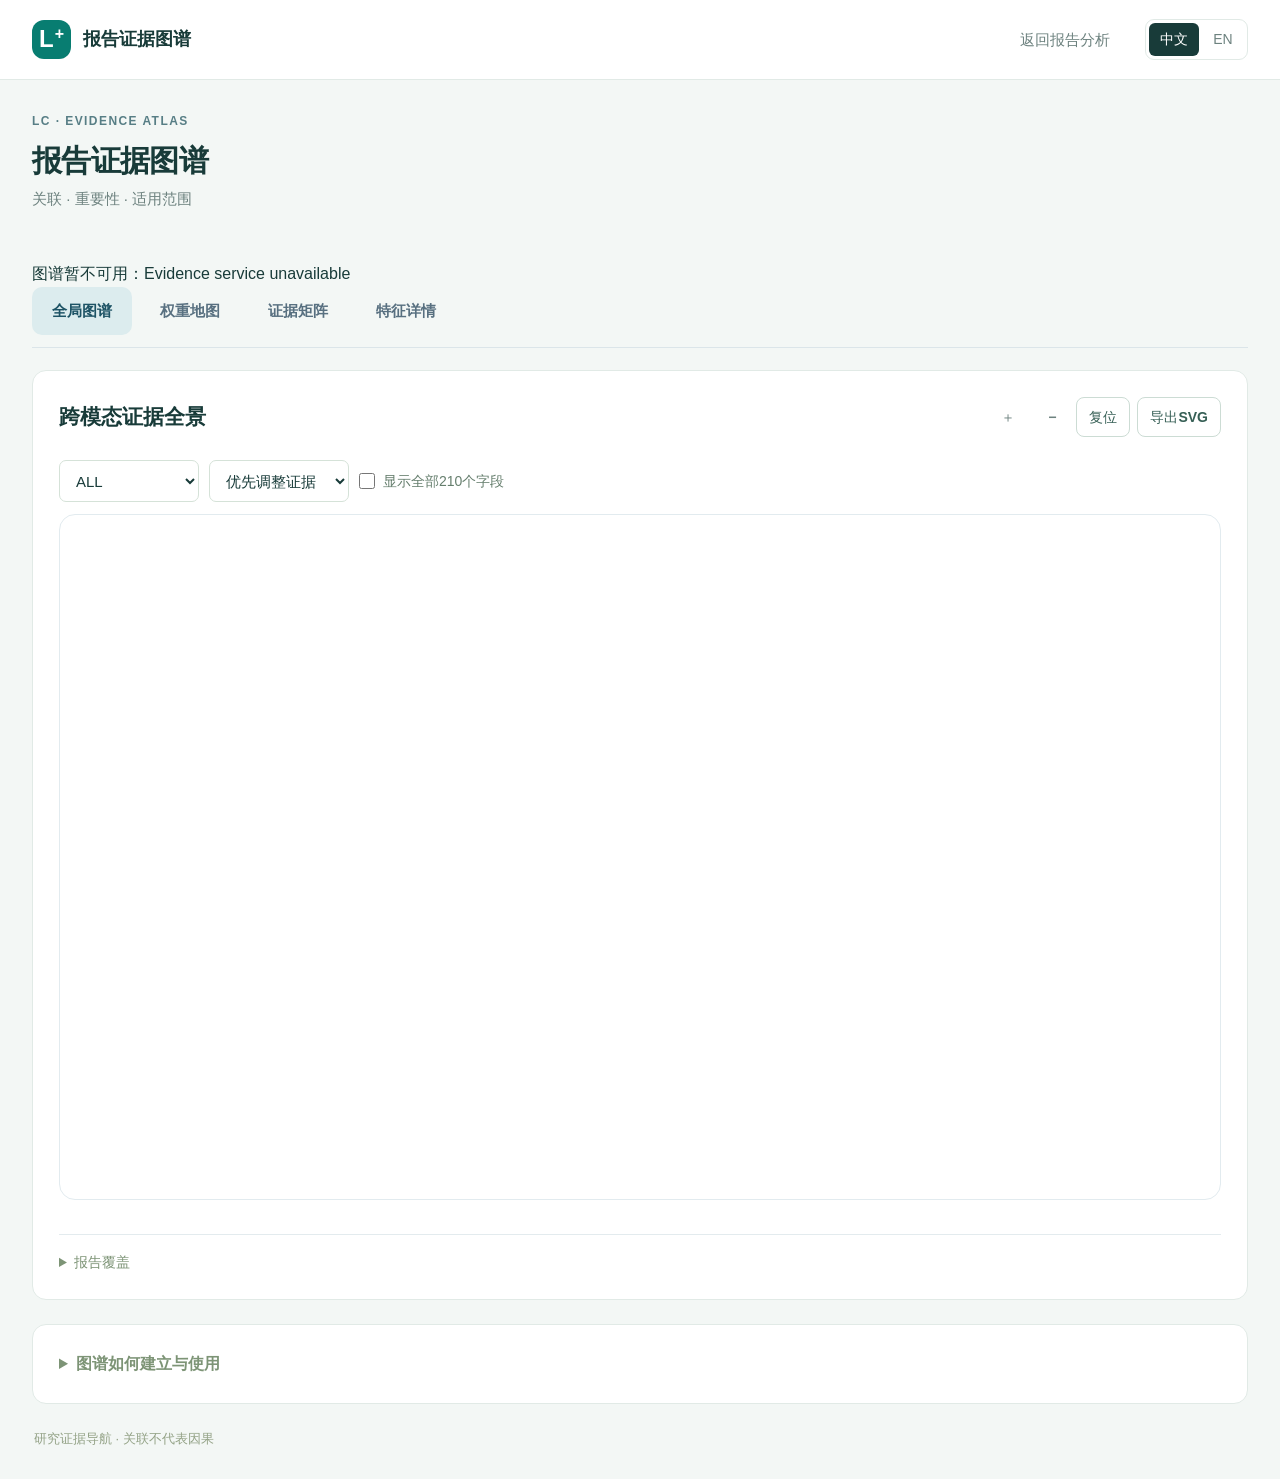
==== static/knowledge.html @ f32dfcdf "Publish invitation-only lung cancer report research app" ====
<!doctype html>
<html lang="zh-CN"><head><meta charset="utf-8"><meta name="viewport" content="width=device-width,initial-scale=1"><title>报告证据图谱</title><link rel="stylesheet" href="/static/style.css?v=20261002"><link rel="stylesheet" href="/static/knowledge.css?v=20261002"></head>
<body><header class="app-header"><a class="brand" href="/"><span class="brand-mark">L<span>+</span></span><span id="kg-brand">报告证据图谱</span></a><div class="header-actions"><button id="logout-button" class="button ghost" hidden>退出</button><a class="button ghost" href="/" id="kg-back">返回报告分析</a><div class="language-switch"><button id="kg-zh">中文</button><button id="kg-en">EN</button></div></div></header>
<main class="kg-main"><section class="page-heading"><div><div class="kg-eyebrow">LC · EVIDENCE ATLAS</div><h1 id="kg-title">让报告信息与证据连接</h1><p id="kg-subtitle">从一个特征出发，查看跨模态关联、阅读优先级与适用范围。</p></div><button class="button secondary" id="kg-export">导出当前证据</button></section>
<div id="kg-stats" class="kg-stats"></div><div id="kg-error" role="alert" class="hidden"></div>
<nav class="kg-view-tabs" id="kg-view-tabs"><button data-view="overview">全局图谱</button><button data-view="weights">权重地图</button><button data-view="matrix">证据矩阵</button><button data-view="detail">特征详情</button></nav>
<section id="kg-overview-view" class="kg-view panel"><div class="panel-title"><div><h2 id="kg-overview-title">跨模态证据全景</h2><p id="kg-overview-sub" class="kg-quiet"></p></div><div class="button-group"><button id="kg-zoom-in" class="button ghost">＋</button><button id="kg-zoom-out" class="button ghost">−</button><button id="kg-reset" class="button secondary">复位</button><button id="kg-svg" class="button secondary">导出SVG</button></div></div><div class="kg-filters"><select id="kg-global-pop"><option>ALL</option><option>LUAD</option><option>LUSC</option><option>SCLC</option></select><select id="kg-global-policy"><option value="best">优先调整证据</option><option value="adjusted">仅调整秩关联</option><option value="raw">原始关联</option></select><label class="check"><input id="kg-all-nodes" type="checkbox"><span id="kg-all-nodes-label">显示全部210个字段</span></label></div><div class="kg-graph-scroll"><svg id="kg-global-network" viewBox="0 0 1120 660"></svg></div><div id="kg-global-note" class="kg-quiet"></div><div id="kg-visual-detail" class="kg-inspect"></div><details class="compact-details"><summary id="kg-coverage-toggle">报告覆盖</summary><div id="kg-report-coverage" class="kg-report-coverage"></div></details></section>
<section id="kg-weights-view" class="kg-view panel hidden"><div class="panel-title"><h2 id="kg-weight-title">关联与预后：两个重要性维度</h2><span class="badge" id="kg-weight-count"></span></div><div class="kg-weight-control"><label for="kg-alpha" id="kg-alpha-label">跨模态关注比例</label><input id="kg-alpha" type="range" min="0" max="100" step="25" value="50"><strong id="kg-alpha-value">50% / 50%</strong></div><div class="kg-map-scroll"><svg id="kg-weight-map" viewBox="0 0 1000 550"></svg></div><details class="compact-details"><summary id="kg-weight-method">权重说明</summary><p id="kg-weight-note" class="kg-quiet"></p></details><div id="kg-weight-ranking" class="kg-report-coverage"></div></section>
<section id="kg-matrix-view" class="kg-view panel hidden"><div class="panel-title"><h2 id="kg-matrix-title">影像—病理证据矩阵</h2><span class="badge" id="kg-matrix-count"></span></div><div class="kg-filters"><select id="kg-matrix-mod"><option>CE</option><option>NCE</option><option value="PET_CT">PET-CT</option></select><select id="kg-matrix-pop"><option>ALL</option><option>LUAD</option><option>LUSC</option><option>SCLC</option></select><select id="kg-matrix-measure"><option value="partial_rank_rho">调整ρ</option><option value="spearman_rho">原始ρ</option><option value="bias_corrected_cramers_v">Cramér V</option><option value="epsilon_squared">epsilon²</option></select></div><div id="kg-matrix-summary" class="evidence-summary"></div><div class="kg-matrix-scroll"><svg id="kg-evidence-matrix"></svg></div><div id="kg-matrix-note" class="matrix-legend"></div></section>
<div id="kg-detail-view" class="kg-view hidden"><div class="kg-layout"><aside class="panel kg-sidebar"><label id="kg-search-label" for="kg-search">查找特征或病理分组</label><input id="kg-search" type="search" placeholder="STAS、毛刺、LUSC…"><div class="kg-input-row"><select id="kg-type" aria-label="Node type"><option value="feature">报告特征</option><option value="histology">病理分组</option><option value="model">预测模型</option><option value="outcome">复发结局</option><option value="migration">分期变化</option></select><select id="kg-mod" aria-label="Modality"><option value="ALL">所有报告</option><option>PATH</option><option>CE</option><option>NCE</option><option>PET_CT</option></select></div><div id="kg-nodes" class="kg-nodes" aria-label="Concept list"></div></aside>
<div class="kg-work"><section class="panel kg-focus"><div class="panel-title"><div><span id="kg-selected-kind" class="kg-eyebrow"></span><h2 id="kg-selected-title"></h2></div><span id="kg-selected-code" class="badge"></span></div><div id="kg-priorities" class="kg-priorities"></div><div id="kg-description"></div><details class="kg-dictionary"><summary id="kg-dict-title">编码与适用性</summary><div id="kg-dictionary"></div></details></section>
<section class="panel kg-network-panel"><div class="panel-title"><h2 id="kg-relations-title">证据关系</h2><span id="kg-count" class="badge"></span></div><div class="kg-filters"><select id="kg-relation" aria-label="Evidence type"></select><select id="kg-stratum" aria-label="Evidence population"></select><label class="check"><input type="checkbox" id="kg-significant" checked><span id="kg-significant-label">仅显示 q&lt;0.05 的统计关联</span></label></div><div class="kg-network-scroll"><svg id="kg-network" viewBox="0 0 900 400" role="img" aria-label="Selected evidence neighborhood"></svg></div><p class="muted" id="kg-network-note"></p><div id="kg-table" class="table-scroll"></div><button class="button ghost hidden" id="kg-more"></button></section>
<section class="panel kg-detail" id="kg-detail"><h2 id="kg-detail-title">点击关系查看统计证据</h2><div id="kg-detail-body"></div></section><section class="panel" id="kg-path-panel"><div class="panel-title"><h2 id="kg-path-title">跨模态证据链</h2><button id="kg-path-load" class="button secondary">查询两步证据</button></div><div id="kg-path-body"></div></section></div></div>
</div><details class="panel kg-methods"><summary id="kg-methods-title">图谱如何建立与使用</summary><div id="kg-methods-body"></div></details>
<footer id="kg-footer">研究证据导航 · 关联不代表因果</footer></main><script src="/static/session.js?v=20261002"></script><script src="/static/i18n.js?v=20261002"></script><script src="/static/graph-renderer.js?v=20261002"></script><script src="/static/knowledge.js?v=20261002"></script><script src="/static/evidence-matrix.js?v=20261002"></script><script src="/static/knowledge-visual.js?v=20261002"></script></body></html>
---- static/style.css ----
:root{--ink:#183b39;--muted:#6d827f;--teal:#087d71;--line:#e1eae6;--bg:#f3f7f5;--soft:#edf6f1;--amber:#92631a}*{box-sizing:border-box}html{scroll-behavior:smooth;scroll-padding-top:24px}body{margin:0;background:var(--bg);color:var(--ink);font:16px/1.6 -apple-system,BlinkMacSystemFont,"Segoe UI","Microsoft YaHei",sans-serif}button,input,textarea,select{font:inherit}button{cursor:pointer}button:disabled{opacity:.45;cursor:not-allowed}a{color:inherit;text-decoration:none}:focus-visible{outline:3px solid #86c3b5;outline-offset:3px}.hidden{display:none!important}.app-header{height:80px;padding:0 max(32px,calc((100vw - 1240px)/2));background:#fff;border-bottom:1px solid var(--line);display:flex;justify-content:space-between;align-items:center;gap:20px}.brand{display:flex;gap:12px;align-items:center;font-weight:650;font-size:18px}.brand-mark{display:flex;align-items:center;justify-content:center;width:39px;height:39px;background:var(--teal);color:#fff;border-radius:12px;font-size:24px;font-weight:600}.brand-mark span{font-size:16px;margin-left:1px;align-self:flex-start;line-height:1.7}.header-actions{display:flex;gap:16px;align-items:center}.language-switch{display:flex;border:1px solid var(--line);padding:3px;border-radius:9px;gap:3px}.language-switch button{border:0;background:transparent;border-radius:6px;color:var(--muted);padding:5px 11px;font-size:14px;min-width:42px}.language-switch button.selected{background:var(--ink);color:#fff}main{max-width:1240px;padding:0 0 20px;margin:0 auto}.page-heading{display:flex;justify-content:space-between;align-items:center;margin:32px 0 25px;gap:20px}h1{font-size:32px;font-weight:650;letter-spacing:-.7px;margin:0 0 7px;line-height:1.3}.page-heading p{margin:0;color:var(--muted);font-size:16px}h2{font-size:21px;font-weight:650;margin:0;line-height:1.4}h3{font-size:17px;font-weight:600;margin:0}.button{border:1px solid transparent;padding:10px 18px;border-radius:8px;font-size:15px;font-weight:550;transition:background .15s,border-color .15s;white-space:nowrap}.primary{background:var(--teal);color:white}.primary:hover:not(:disabled){background:#05695f}.secondary{background:white;border-color:#ccdcd4;color:#365f55}.secondary:hover:not(:disabled){background:#f2f8f4;border-color:#83afa0}.ghost{background:transparent;color:var(--muted)}.ghost:hover{background:#eaf2ed}.full{width:100%;padding:13px}.steps{display:flex;align-items:center;gap:22px;margin-bottom:24px;padding:0 2px;color:var(--muted)}.steps a{display:flex;gap:10px;align-items:center}.steps span{display:grid;place-items:center;width:27px;height:27px;background:#e3eee7;border-radius:50%;font-size:14px;color:#437960}.steps b{font-size:15px;font-weight:500}.steps i{font-style:normal;color:#afc3b7}.demo-banner{display:flex;align-items:center;justify-content:space-between;gap:16px;background:#fff2d9;border:1px solid #ecd4a4;color:#896022;padding:12px 18px;border-radius:9px;font-size:15px;margin-bottom:22px}.demo-banner button{border:0;background:none;color:inherit;text-decoration:underline;white-space:nowrap}.work-grid{display:grid;grid-template-columns:minmax(360px,.9fr) minmax(440px,1.1fr);gap:24px;align-items:stretch}.panel{background:#fff;border:1px solid var(--line);border-radius:14px;padding:26px}.panel-title{display:flex;justify-content:space-between;align-items:center;gap:16px;margin-bottom:23px}.badge{font-size:14px;padding:4px 10px;border-radius:6px;background:#eef3ef;color:#6d8975;white-space:nowrap}.badge.amber{background:#fff0d6;color:var(--amber)}.badge.green{background:#e1f3e8;color:#217f57}.input-row{display:grid;grid-template-columns:1fr 1.15fr;gap:15px;margin-bottom:20px}label>span{display:block;font-size:14px;margin-bottom:7px;color:#657e6d}input,select,textarea{border:1px solid #d5e2d8;border-radius:7px;padding:10px 12px;color:var(--ink);background:#fff;font-size:15px;max-width:100%}input::placeholder,textarea::placeholder{color:#93a999}label>input,label>select{width:100%}.input-tabs{display:flex;border-radius:8px;background:#f0f5f1;padding:4px;gap:4px;margin-bottom:14px}.input-tabs button{background:none;color:#7a927d;border:0;padding:8px 14px;border-radius:6px;flex:1;font-size:15px}.input-tabs button.selected{background:#fff;color:var(--teal);box-shadow:0 1px 5px #183b390b;font-weight:600}textarea{width:100%;resize:vertical;min-height:171px;line-height:1.8;background:#fcfefb}.text-actions{display:flex;justify-content:space-between;align-items:center;margin:9px 0 0;gap:15px}.text-actions>span{color:#8c9f8a;font-size:14px}.text-actions button{padding:7px 13px;font-size:14px}.report-list{display:grid;gap:8px;margin:18px 0}.empty-list{color:var(--muted);font-size:14px;margin:0 0 0 1px}.report-item{display:flex;align-items:center;gap:10px;background:#f7faf5;border:1px solid #e3ebde;padding:10px 12px;border-radius:8px}.report-item>div{flex:1;min-width:0}.report-item strong{font-size:14px;font-weight:500;display:block;white-space:nowrap;overflow:hidden;text-overflow:ellipsis;max-width:270px}.mod-tag{font-size:13px;background:#eaf3e6;color:#568146;padding:3px 7px;border-radius:5px;display:inline-block;white-space:nowrap}.mod-tag.PATH{background:#f6eee0;color:#926f35}.mod-tag.PET_CT{background:#eeedf7;color:#757099}.remove-report,.icon-button{border:0;background:none;font-size:24px;line-height:1;color:#8ca381;padding:5px}.input-footer{display:flex;align-items:flex-start;justify-content:space-between;gap:14px;margin-top:13px;font-size:14px}.link-button{border:0;background:none;padding:0;color:#63885b;font-size:14px}.input-footer>details{text-align:right;max-width:65%}.input-footer details p{text-align:left;font-size:14px}.dropzone{display:flex;flex-direction:column;align-items:center;justify-content:center;min-height:200px;border:1px dashed #a5c6b1;border-radius:9px;background:#f8fcf6;cursor:pointer;text-align:center;gap:10px;padding:20px 10px}.dropzone.drag{background:#e6f4e8;border-color:var(--teal)}.dropzone .upload-icon{font-size:32px;color:#719762;margin:0;line-height:1}.dropzone strong{font-size:16px;font-weight:550}.dropzone>span:last-of-type{font-size:14px;color:#94a28a;margin:0}.dropzone input{display:none}details summary{cursor:pointer;color:#7d9476;font-size:14px;list-style-position:inside}details>p{color:var(--muted);font-size:14px;margin:11px 0;line-height:1.8}.advanced{margin-top:12px}.risk-panel{display:flex;flex-direction:column;background:linear-gradient(145deg,#fff 50%,#f7fbf5)}.risk-main{display:flex;align-items:center;justify-content:space-between;gap:18px;margin:6px 0 12px}.risk-number{font-size:64px;letter-spacing:-2px;font-weight:600;line-height:1.2;color:#117058}.risk-label{font-size:15px;color:#779074;margin-top:6px}.risk-icon{width:63px;height:63px;border-radius:50%;background:#edf6e9;display:grid;place-items:center;font-size:31px;color:#749e60}.risk-description{font-size:15px;color:var(--muted);margin:12px 0 21px;min-height:24px}.risk-track{height:6px;background:#edf3e8;overflow:hidden;border-radius:20px;margin:0 0 29px}.risk-track span{display:block;height:100%;width:0;background:#54a479;border-radius:20px;transition:width .3s}.sites-heading{display:flex;justify-content:space-between;gap:15px;align-items:center;margin-bottom:16px}.sites-heading>span{font-size:14px;color:#95a48b}.site-cards{display:grid;grid-template-columns:repeat(3,1fr);gap:12px}.site-card{padding:17px 15px;background:white;border:1px solid #e1eadb;border-radius:10px}.rank{font-size:14px;color:#91a57f}.site-name{font-size:16px;font-weight:550;margin:8px 0 9px}.site-percent{font-size:29px;letter-spacing:-.7px;line-height:1.2;color:#467e50}.result-details{margin-top:auto;padding-top:23px}.result-details p{margin:8px 0}.feature-panel{margin-top:24px}.feature-panel .panel-title{margin-bottom:18px}.muted{color:var(--muted);font-size:14px;margin:7px 0 0;line-height:1.8}.button-group{display:flex;gap:7px}.button-group .button{font-size:14px;padding:8px 12px}.feature-toolbar{display:flex;align-items:center;justify-content:space-between;gap:18px;margin-bottom:17px}.filter-tabs{display:flex;gap:5px}.filter-tabs button{border:0;background:none;border-radius:6px;font-size:14px;padding:6px 11px;color:#819576}.filter-tabs button.selected{background:#eaf4e5;color:#507b40;font-weight:600}.table-tools{display:flex;align-items:center;gap:15px}#feature-search{width:175px;font-size:14px;padding:7px 10px}.check{display:flex;align-items:center;gap:8px;font-size:14px;color:#70866a;margin:9px 0}.check input{accent-color:var(--teal);width:16px;height:16px;flex-shrink:0;margin:0}.check>span{margin:0;font-size:14px}.table-scroll{max-height:480px;overflow:auto;border:1px solid #e2e9db;border-radius:9px}table{width:100%;border-collapse:collapse;font-size:14px;white-space:nowrap}thead{position:sticky;top:0;z-index:1;background:#f4f8ef}th{text-align:left;padding:12px 14px;font-size:14px;font-weight:500;color:#7b906b;border-bottom:1px solid #e4ebdc}td{padding:12px 14px;border-bottom:1px solid #edf1e7;color:#516a42}tbody tr:last-child td{border:0}td input,td select{font-size:14px;padding:6px 8px;width:180px;max-width:220px}td input{width:100px}.status-tag{font-size:13px;border-radius:4px;background:#eef4e8;color:#7d9868;padding:4px 7px}.status-tag.uncertain,.status-tag.conflict{background:#fff2dc;color:#ab8847}.status-tag.missing{background:#f2f4ed;color:#9ba48c}.evidence-button{border:0;background:none;color:var(--teal);font-size:14px;padding:3px}.table-empty{text-align:center;white-space:normal;padding:44px 16px;color:#9aa98b;font-size:15px}.review-footer{display:flex;align-items:center;justify-content:space-between;gap:25px;margin-top:20px}.review-footer>div{max-width:80%}.feature-details{display:flex;gap:25px;border-top:1px solid #edf1e7;margin-top:20px;padding-top:15px}.feature-details>details{flex:1}.route-row{display:flex;gap:12px;align-items:center;padding:10px 0;font-size:14px}.route-row strong{font-weight:500;flex:1;overflow-wrap:anywhere}.route-row button{border:0;background:none;color:var(--teal);font-size:14px}footer{display:flex;justify-content:space-between;align-items:center;padding:25px 2px 9px;color:#93a286;font-size:14px;gap:20px}.progress{display:flex;align-items:center;gap:9px;font-size:14px;color:#6a9563;margin-top:14px}.spinner{width:15px;height:15px;border:2px solid #dcead1;border-top-color:var(--teal);border-radius:50%;animation:spin 1s linear infinite}@keyframes spin{to{transform:rotate(360deg)}}dialog{border:1px solid var(--line);border-radius:14px;padding:28px;max-width:650px;width:calc(100% - 30px);max-height:88vh;color:var(--ink);box-shadow:0 20px 100px #183b392b}dialog::backdrop{background:#10372c66;backdrop-filter:blur(4px)}.modal-head{display:flex;align-items:center;justify-content:space-between;gap:20px;margin-bottom:20px}.modal-head h2{font-size:23px}fieldset{border:1px solid var(--line);border-radius:10px;margin:17px 0;padding:15px 18px}legend{font-size:16px;font-weight:550;padding:0 8px}fieldset label{display:block;margin:10px 0}fieldset label>span{margin-bottom:5px}.modal-actions{display:flex;justify-content:flex-end;gap:10px;margin-top:22px}.evidence-block{background:#f2f8ec;padding:17px;border-left:3px solid #83ab69;border-radius:4px;font-size:16px;white-space:pre-wrap;overflow-wrap:anywhere;max-height:250px;overflow:auto}.source-text{font:15px/1.8 inherit;white-space:pre-wrap;overflow-wrap:anywhere;max-height:400px;overflow:auto;background:#fafcf7;border:1px solid var(--line);padding:16px;border-radius:6px}.code-detail{display:grid;gap:5px;font-size:14px;padding:10px 0;color:var(--muted)}.toast{position:fixed;right:25px;bottom:25px;z-index:20;padding:15px 22px;background:#254f3d;color:#fff;border-radius:10px;max-width:460px;font-size:15px;box-shadow:0 8px 40px #183b3925}.toast.error{background:#945e43}@media(max-width:1300px){main{margin:0 32px}.app-header{padding:0 32px}}@media(max-width:1050px){.work-grid{grid-template-columns:1fr 1fr;gap:18px}.panel{padding:22px}.site-cards{gap:8px}.site-card{padding:14px 11px}.site-name{font-size:15px}.site-percent{font-size:26px}.sites-heading{flex-wrap:wrap;gap:5px}.feature-toolbar{flex-wrap:wrap}}@media(max-width:800px){.app-header{padding:0 20px;height:72px}main{margin:0 20px}.work-grid{grid-template-columns:1fr}.page-heading{margin-top:25px}h1{font-size:27px}.panel{padding:22px}.risk-main{margin:0}.result-details{padding-top:21px}.header-actions{gap:8px}.brand{font-size:16px}.review-footer{align-items:start;flex-direction:column}.review-footer>div{max-width:100%}.review-footer>button{width:100%}.feature-panel .panel-title{flex-wrap:wrap}.risk-panel{min-height:420px}.site-card{padding:18px}.steps{gap:14px}.steps b{font-size:14px}.steps a{gap:7px}.steps span{width:25px;height:25px}}@media(max-width:500px){.app-header{padding:0 14px;gap:8px}.brand{gap:7px;font-size:14px}.brand-mark{width:31px;height:34px;font-size:20px}.header-actions{gap:4px}.header-actions .button{font-size:14px;padding:7px}.language-switch button{padding:4px 7px;min-width:31px;font-size:13px}main{margin:0 13px}.page-heading{align-items:start;gap:10px}h1{font-size:25px}.page-heading p{font-size:15px;max-width:235px}.page-heading>.button{font-size:14px;padding:8px 11px}.steps{gap:10px;justify-content:space-between}.steps i{display:none}.steps a{gap:6px}.steps b{font-size:13px}.panel{padding:18px}.input-row{gap:10px;grid-template-columns:1fr 1.1fr}.input-row input,.input-row select{padding:9px 8px;font-size:14px}.site-cards{gap:8px}.site-card{padding:13px 10px}.site-name{font-size:14px}.risk-number{font-size:56px}.feature-toolbar{gap:12px}.filter-tabs{gap:2px;flex-wrap:wrap}.filter-tabs button{padding:6px 9px}.table-tools{width:100%;gap:10px;flex-wrap:wrap}.table-tools #feature-search{flex:1;min-width:125px}.check{font-size:14px}.feature-details{flex-direction:column;gap:14px}.demo-banner{align-items:start;font-size:14px;padding:11px 14px}.demo-banner span{flex:1}.demo-banner button{font-size:14px}.toast{right:15px;left:15px;bottom:15px}.button-group{flex-wrap:wrap}.button-group .button{padding:7px 10px}footer{font-size:13px;align-items:start}html[lang=en] .brand>span:last-child{max-width:105px;font-size:13px;line-height:1.2}html[lang=en] .steps b{font-size:12px}}@media print{.app-header,.page-heading,.steps,.input-panel,.feature-toolbar,.review-footer,.button-group,footer,.feature-details,.toast,dialog{display:none!important}main{margin:0}.work-grid{display:block}.panel{box-shadow:none;break-inside:avoid;margin-bottom:20px}.feature-panel{break-inside:auto}.table-scroll{max-height:none;overflow:visible}table{font-size:12px}.demo-banner{border:2px solid #bb8a33}.demo-banner button{display:none}.risk-track span{print-color-adjust:exact;-webkit-print-color-adjust:exact}td input,td select{border:0;font-size:12px;width:150px}td{padding:8px}}

.automatic-model{font-size:15px;color:var(--teal);margin:10px 0} .site-unavailable {grid-column:1/-1;font-size:16px;padding:16px 0;}

/* Shared provider settings and capability results */
.capability-actions{display:flex;align-items:center;gap:16px;flex-wrap:wrap;margin-top:18px}
#capability-summary{font-size:15px;color:var(--teal)}
.capability-results{margin-top:14px;border:1px solid var(--line);border-radius:9px;padding:0 16px;background:#fafcf9}
.capability-row{display:grid;grid-template-columns:125px 1fr;gap:12px;align-items:start;padding:13px 0;border-bottom:1px solid var(--line);font-size:15px}
.capability-row:last-child{border-bottom:0}.capability-row strong{font-weight:550}
.capability-state{display:inline-block;font-weight:600;color:#217f57}.capability-state.failed{color:#945e43}.capability-state.skipped{color:#6b776d}
.capability-detail{display:block;color:var(--muted);font-size:14px;line-height:1.6;margin-top:3px;overflow-wrap:anywhere}
@media(max-width:500px){.capability-row{grid-template-columns:95px 1fr}#settings-dialog{padding:20px}#provider-fields{padding:12px}}

.risk-years{display:grid;grid-template-columns:repeat(3,minmax(0,1fr));gap:12px;margin:5px 0 12px}.year-card{border:1px solid var(--line);border-radius:10px;padding:18px 12px;background:#f7fbf8}.year-card>span{display:block;color:var(--muted);font-size:15px}.year-card>strong{display:block;font-size:35px;font-weight:600;color:var(--teal);margin-top:8px;letter-spacing:-1px}.year-card>small{display:block;font-size:13px;line-height:1.5;color:var(--muted);margin-top:6px}#site-rank-note{margin-top:14px}#multi-origin{font-size:14px}@media(max-width:500px){.risk-years{gap:7px}.year-card{padding:14px 9px}.year-card>strong{font-size:29px}.year-card>span{font-size:14px}}

.report-review{margin:20px 0;padding:24px}.report-review p{line-height:1.65}.review-scope{border-left:3px solid #b88736;padding-left:14px}.review-highlights{display:flex;flex-wrap:wrap;gap:8px;margin-top:12px}.report-review details{margin-top:12px}

/* Reading-first layout: concise outcomes, detail on demand. */
.result-context{font-size:14px;color:var(--muted);margin:12px 0}.risk-description{font-size:15px;line-height:1.5}.risk-years .year-card{border-radius:14px;padding:23px 16px}.risk-years .year-card>strong{font-size:39px}.site-card{border-radius:12px}.review-metrics{display:flex;gap:50px;margin:16px 0 22px}.review-metrics>div{min-width:150px}.review-metrics strong{font-size:26px;display:block;color:var(--teal)}.review-metrics span{font-size:14px;color:var(--muted)}.review-meter{height:5px;background:#e4ece8;border-radius:5px;margin-top:10px}.review-meter i{display:block;height:100%;background:#78a89d;border-radius:5px}.review-alert{padding:12px 16px;background:#fff3e6;border-left:3px solid #c39c66;border-radius:6px}.review-highlights .button{font-size:14px;padding:10px 13px}.result-details summary,.feature-details summary,.review-footer summary{font-size:14px}.review-footer .compact-details{padding-top:10px;margin-top:10px}.feature-panel .panel-title p:empty{display:none}#settings-dialog .compact-details{font-size:14px}#settings-dialog p{line-height:1.6}#risk-section .sites-heading span:empty{display:none}@media(max-width:600px){.review-metrics{gap:22px}.review-metrics>div{min-width:0}.risk-years .year-card{padding:16px 9px}.risk-years .year-card>strong{font-size:30px}}
---- static/knowledge.css ----
.kg-main{max-width:1540px}.kg-eyebrow{font-size:12px;font-weight:700;letter-spacing:.12em;color:#577e85;margin-bottom:10px}.kg-stats{display:grid;grid-template-columns:repeat(4,1fr);gap:16px;margin-bottom:26px}.kg-stat{background:#edf4f4;border:1px solid #dbe8e8;border-radius:16px;padding:18px 24px}.kg-stat strong{font-size:29px;display:block;letter-spacing:-.04em;color:#183f48}.kg-stat span{font-size:14px;color:#537079}.kg-layout{display:grid;grid-template-columns:270px minmax(0,1fr);gap:22px;align-items:start}.kg-sidebar{position:sticky;top:20px;padding:20px}.kg-sidebar>label{display:block;font-weight:600;margin-bottom:12px}.kg-sidebar input{width:100%}.kg-input-row{display:flex;gap:7px;margin:12px 0}.kg-input-row select{min-width:0;width:50%;font-size:13px}.kg-nodes{max-height:650px;overflow:auto;margin:0 -8px}.kg-node{display:block;text-align:left;width:100%;background:transparent;border:0;border-radius:9px;padding:12px;cursor:pointer;color:#354a52}.kg-node:hover{background:#eef4f5}.kg-node.selected{background:#dceced;color:#155261;font-weight:600}.kg-node span{display:block;font-size:11px;letter-spacing:.06em;opacity:.7;margin-bottom:4px}.kg-work{min-width:0;display:grid;gap:20px}.kg-focus h2{font-size:25px}.kg-priorities{display:flex;gap:12px;flex-wrap:wrap}.kg-priority{flex:1;background:#f3f6f8;border-radius:12px;padding:16px;min-width:150px}.kg-priority strong{font-size:25px;display:block;color:#284f63;margin:5px 0}.kg-priority small{font-size:12px;color:#71818a}.kg-dictionary{margin-top:18px}.kg-focus p{line-height:1.7}.kg-filters{display:flex;gap:10px;flex-wrap:wrap;align-items:center}.kg-filters select{max-width:245px}.kg-filters .check{font-size:13px}.kg-network-scroll{overflow-x:auto}.kg-network-scroll svg{display:block;width:100%;min-width:650px;margin-top:14px}.kg-network-scroll .kg-link{cursor:pointer}.kg-network-scroll .kg-link:hover path{stroke:#132f3d;stroke-width:3}.kg-network-scroll text{font-family:Arial,"Microsoft YaHei",sans-serif;pointer-events:none}.kg-detail{scroll-margin-top:20px}.kg-detail h2{font-size:20px;margin-bottom:16px}.kg-evidence-grid{display:grid;grid-template-columns:repeat(3,1fr);gap:12px}.kg-evidence-grid div{background:#f4f6f8;padding:16px;border-radius:10px}.kg-evidence-grid strong{display:block;font-size:20px;margin-top:6px}.kg-detail pre{white-space:pre-wrap;overflow-wrap:anywhere;max-height:350px;overflow:auto;font-size:12px;line-height:1.6}.kg-table-button{border:0;background:none;color:#196274;text-align:left;padding:4px;cursor:pointer;font:inherit}.kg-table-button:hover{text-decoration:underline}.kg-table-button[aria-selected=true]{font-weight:700}.kg-pill{display:inline-block;border-radius:99px;padding:3px 9px;background:#e6f2ee;color:#306952}.kg-pill.off{background:#f0f1f3;color:#66727c}.kg-methods{margin-top:24px}.kg-methods summary{font-weight:600;font-size:16px;cursor:pointer}.kg-methods p,.kg-methods li{line-height:1.8}.kg-small-list{display:flex;flex-wrap:wrap;gap:8px;margin:16px 0}.kg-case-grid{display:grid;grid-template-columns:repeat(4,1fr);gap:14px}.kg-case-grid h3{font-size:15px}.kg-case-grid button{display:block;margin:8px 0;text-align:left}.kg-quiet{color:#637780;font-size:14px}.kg-detail-row{margin:16px 0;line-height:1.8}.kg-code{font-family:monospace;overflow-wrap:anywhere}.kg-priority-track{height:4px;background:#dfe7ec;border-radius:10px;margin:9px 0}.kg-priority-track i{display:block;height:100%;background:#447d92;border-radius:10px}.kg-table-sub{display:block;font-size:12px;color:#72818b;margin-top:3px}
@media(max-width:1000px){.kg-layout{grid-template-columns:220px minmax(0,1fr)}.kg-evidence-grid{grid-template-columns:repeat(2,1fr)}.kg-stats{gap:8px}.kg-stat{padding:14px}.kg-case-grid{grid-template-columns:repeat(2,1fr)}}@media(max-width:750px){.kg-layout{grid-template-columns:1fr}.kg-sidebar{position:static}.kg-nodes{max-height:200px}.kg-stats{grid-template-columns:repeat(2,1fr)}.kg-priorities{display:grid;grid-template-columns:1fr}.kg-case-grid{grid-template-columns:1fr}.kg-focus .panel-title{display:block}.kg-selected-code{font-size:10px}}@media print{.kg-sidebar,.header-actions,.kg-filters,#kg-export,#kg-more{display:none}.kg-layout{display:block}.kg-detail,.kg-focus{break-inside:avoid}.kg-nodes{max-height:none}}

.kg-main{width:calc(100% - 64px);margin:0 auto}.kg-work{grid-template-columns:minmax(0,1fr)}.kg-work>.panel{min-width:0}.kg-network-scroll{max-width:100%}.kg-focus .badge{overflow-wrap:anywhere;white-space:normal} @media(max-width:750px){.kg-main{width:calc(100% - 26px);margin:0 auto}.kg-layout{grid-template-columns:minmax(0,1fr)}.kg-evidence-grid{grid-template-columns:minmax(0,1fr)}}

.kg-path-row{display:flex;flex-wrap:wrap;align-items:center;gap:12px;padding:16px 0;border-bottom:1px solid #e5ecef;font-size:14px}.kg-path-row>b{max-width:240px}.kg-path-row>span{color:#9babb5}

.kg-view-tabs{display:flex;gap:8px;margin:0 0 22px;border-bottom:1px solid #dbe5e9;padding-bottom:12px;flex-wrap:wrap}.kg-view-tabs button{border:0;border-radius:10px;background:transparent;padding:12px 20px;font-size:15px;font-weight:600;color:#587080;cursor:pointer}.kg-view-tabs button.selected{background:#dcecee;color:#1d5365}.kg-graph-scroll{overflow:hidden;border:1px solid #e2ebef;border-radius:16px;margin-top:20px}.kg-graph-scroll svg{display:block;width:100%;min-height:360px;touch-action:none}.kg-inspect{min-height:70px;background:#f3f7f8;border-radius:12px;padding:18px;margin-top:18px;display:flex;align-items:center;justify-content:space-between;gap:18px}.kg-inspect h3{font-size:19px;margin:5px 0}.kg-inspect p{margin:5px 0}.kg-report-coverage{display:grid;grid-template-columns:repeat(4,minmax(0,1fr));gap:16px;margin-top:24px}.kg-coverage-card,.kg-rank-card{padding:20px;border-radius:12px;background:#f6f8fa;border-top:3px solid #769baa}.kg-coverage-card>strong{display:block;font-size:30px;margin:8px 0;color:#27495d}.kg-coverage-card>strong span{font-size:17px;color:#94a4ae}.kg-coverage-card p{font-size:13px;color:#647987}.kg-coverage-card small{font-size:12px;color:#718894}.kg-weight-control{display:flex;gap:20px;align-items:center;padding:20px;background:#edf4f5;border-radius:12px}.kg-weight-control input{flex:1;max-width:400px;accent-color:#397f97}.kg-map-scroll{overflow:auto}.kg-map-scroll svg{display:block;width:100%;min-width:650px}.kg-rank-card button{width:100%;display:flex;gap:10px;justify-content:space-between;text-align:left;padding:12px 0;font-size:13px;line-height:1.5;background:none;border:0;border-bottom:1px solid #e2e9ec;color:#3d5665;cursor:pointer}.kg-rank-card button b{white-space:nowrap;font-weight:500}.kg-matrix-scroll{overflow:auto;max-height:760px;border:1px solid #e1e9ed;border-radius:12px;margin:20px 0}.kg-matrix-scroll svg{display:block}.kg-case-network{background:#fcfdfd;border:1px solid #e1e9ed;border-radius:12px;overflow:hidden;margin:20px 0}.kg-case-network svg{display:block;width:100%;touch-action:none}.kg-review-agenda{display:flex;gap:10px;flex-wrap:wrap}.kg-review-agenda button{border:1px solid #dce4e9;border-radius:10px;padding:10px 14px;background:#f8fafb;color:#5e7483;font-size:13px;cursor:pointer}.kg-case-status{font-size:12px;color:#8194a0;margin-left:6px}
@media(max-width:900px){.kg-report-coverage{grid-template-columns:repeat(2,minmax(0,1fr))}}@media(max-width:750px){.kg-weight-control{flex-wrap:wrap;gap:10px}.kg-weight-control input{min-width:140px}.kg-inspect{display:block}.kg-view-tabs button{padding:10px 12px;font-size:13px}.kg-graph-scroll svg{min-width:700px}.kg-graph-scroll{overflow:auto}.kg-overview-view .button-group{flex-wrap:wrap}.kg-report-coverage{gap:8px}.kg-coverage-card,.kg-rank-card{padding:14px}.kg-case-network{overflow:auto}.kg-case-network svg{min-width:650px}}

/* Compact default views; technical detail remains on demand. */
.kg-main{max-width:1440px}.kg-main .page-heading{margin-bottom:26px}.kg-main .page-heading h1{font-size:30px}
.kg-main .page-heading p{font-size:15px}.kg-main .kg-eyebrow:empty,.kg-inspect:empty{display:none}
.kg-main #kg-overview-sub{display:none}.kg-main .kg-stats{margin-bottom:24px}.kg-main .kg-stat{padding:16px 20px}
.kg-main .kg-stat strong{font-size:27px}.kg-main .kg-stat span{font-size:14px}.kg-graph-scroll{margin-top:12px}
#kg-global-note{display:flex;gap:18px;flex-wrap:wrap;align-items:center;margin:16px 0 0;font-size:14px}
#kg-global-note span+span:before{content:'·';margin-right:18px;color:#b3c0c7}
.compact-details{border-top:1px solid #e3ebee;padding-top:16px;margin-top:18px;color:#5b7282}
.compact-details summary{font-size:14px;cursor:pointer}.compact-details p{line-height:1.7}
.kg-inspect{min-height:0;font-size:14px}.kg-inspect h3{font-size:19px}.kg-inspect .weight-metrics{display:flex;gap:20px}
.weight-metrics span{display:flex;flex-direction:column;gap:5px;font-size:13px;color:#627c8b}.weight-metrics b{font-size:21px;color:#294d60}
.evidence-summary{display:flex;gap:36px;margin:22px 0 8px}.evidence-summary div{display:flex;align-items:baseline;gap:9px}.evidence-summary strong{font-size:23px;color:#25495e;font-weight:600}.evidence-summary span{font-size:14px;color:#6c8390}
.kg-filters select{min-height:42px;font-size:15px;min-width:140px}.kg-matrix-scroll{max-height:750px;margin:16px 0}.kg-matrix-scroll svg{max-width:none;margin-inline:auto}
.matrix-legend{display:flex;align-items:center;gap:10px;flex-wrap:wrap;color:#667d8b;font-size:13px;margin-top:14px}.effect-gradient{width:120px;height:10px;border-radius:4px;background:linear-gradient(90deg,#edf3f5,#397f97)}.effect-gradient.signed{background:linear-gradient(90deg,#b87860,#edf3f5,#397f97)}.legend-divider{width:1px;height:16px;background:#dce5e9;margin:0 10px}.legend-square{width:16px;height:16px;display:inline-block;border-radius:3px}.legend-square.faint{background:#dde8ed}.legend-square.missing{background:repeating-linear-gradient(135deg,#eff3f5,#eff3f5 3px,#dce5e9 3px,#dce5e9 4px)}.matrix-action-hint{margin-left:auto}
.kg-case-legend{display:flex;gap:22px;align-items:center;font-size:14px;color:#617d8b;margin:14px 0}.kg-case-legend i{display:inline-block;width:10px;height:10px;border-radius:50%;background:#52677b;margin-right:7px}.kg-case-legend .unresolved{background:#fff;border:1px dashed #52677b}
.case-priority-row{display:grid;grid-template-columns:minmax(0,1fr) 48px 22px;gap:10px;align-items:center;margin:12px 0}.case-priority-row button{font-size:14px;text-align:left}.case-priority-row>a{font-size:18px;text-decoration:none}.case-priority-row strong{font-size:14px;color:#476c80;text-align:right}.case-priority-track{height:4px;background:#e4ecef;border-radius:4px;grid-column:1/3;overflow:hidden}.case-priority-track i{display:block;height:100%;background:#7aa9b7}
.kg-case-grid{gap:26px}.kg-case-network{margin:14px 0}.kg-case-network svg{max-height:430px}.kg-case-grid h3{font-size:15px}.kg-table-sub{font-size:12px}.kg-main footer{font-size:13px}
@media(max-width:750px){.evidence-summary{gap:16px;flex-wrap:wrap}.evidence-summary div{flex-direction:column;gap:3px}.kg-main .page-heading h1{font-size:25px}.kg-filters{gap:8px}.kg-filters select{min-width:110px;max-width:100%}.matrix-action-hint{margin-left:0}.kg-inspect .weight-metrics{flex-wrap:wrap}.kg-case-network svg{max-height:none}}
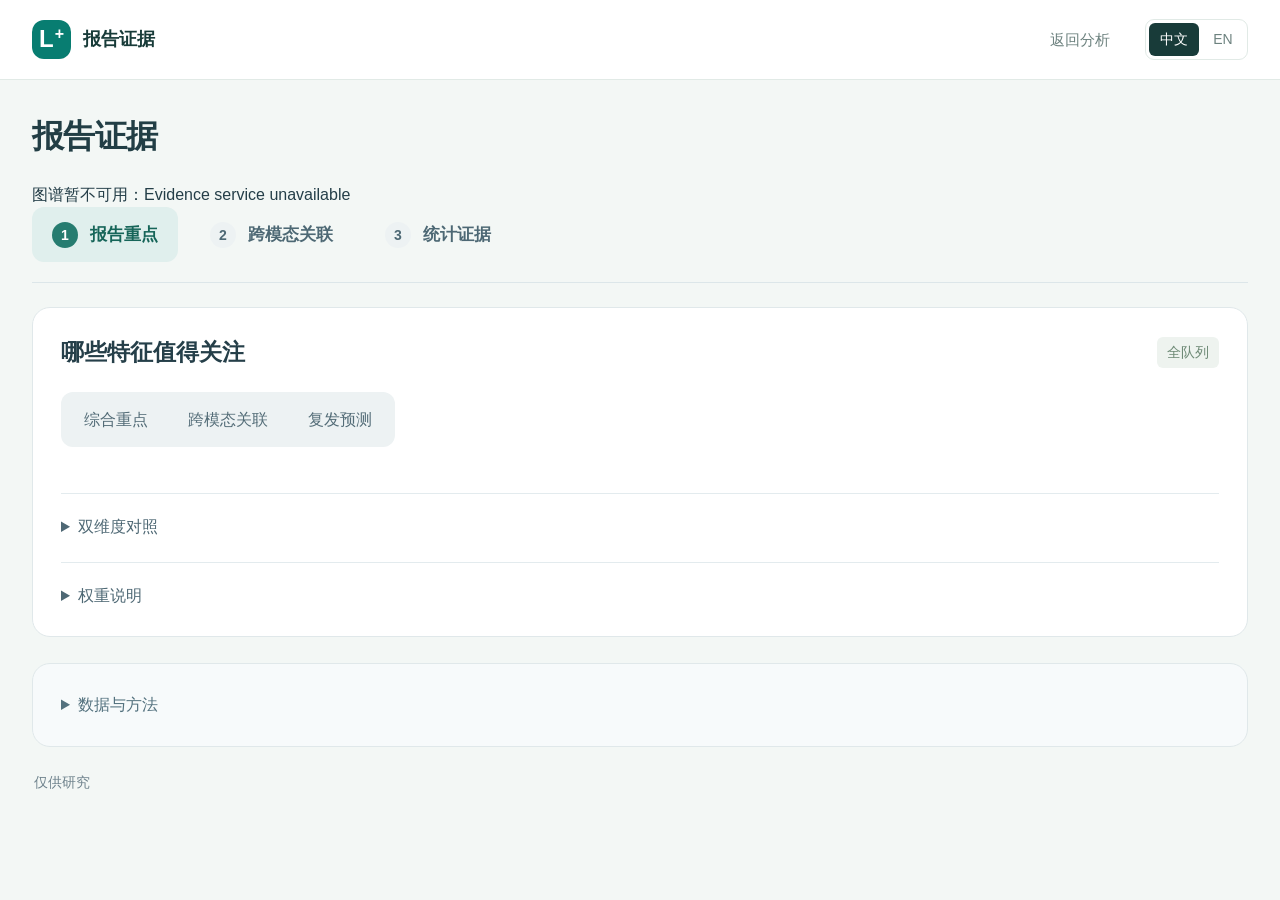
==== commit 253fdb8c: "Simplify report workspace and guide evidence exploration by priorities" ====
--- a/static/knowledge.html
+++ b/static/knowledge.html
@@ -1,15 +1,40 @@
 <!doctype html>
-<html lang="zh-CN"><head><meta charset="utf-8"><meta name="viewport" content="width=device-width,initial-scale=1"><title>报告证据图谱</title><link rel="stylesheet" href="/static/style.css?v=20261002"><link rel="stylesheet" href="/static/knowledge.css?v=20261002"></head>
-<body><header class="app-header"><a class="brand" href="/"><span class="brand-mark">L<span>+</span></span><span id="kg-brand">报告证据图谱</span></a><div class="header-actions"><button id="logout-button" class="button ghost" hidden>退出</button><a class="button ghost" href="/" id="kg-back">返回报告分析</a><div class="language-switch"><button id="kg-zh">中文</button><button id="kg-en">EN</button></div></div></header>
-<main class="kg-main"><section class="page-heading"><div><div class="kg-eyebrow">LC · EVIDENCE ATLAS</div><h1 id="kg-title">让报告信息与证据连接</h1><p id="kg-subtitle">从一个特征出发，查看跨模态关联、阅读优先级与适用范围。</p></div><button class="button secondary" id="kg-export">导出当前证据</button></section>
-<div id="kg-stats" class="kg-stats"></div><div id="kg-error" role="alert" class="hidden"></div>
-<nav class="kg-view-tabs" id="kg-view-tabs"><button data-view="overview">全局图谱</button><button data-view="weights">权重地图</button><button data-view="matrix">证据矩阵</button><button data-view="detail">特征详情</button></nav>
-<section id="kg-overview-view" class="kg-view panel"><div class="panel-title"><div><h2 id="kg-overview-title">跨模态证据全景</h2><p id="kg-overview-sub" class="kg-quiet"></p></div><div class="button-group"><button id="kg-zoom-in" class="button ghost">＋</button><button id="kg-zoom-out" class="button ghost">−</button><button id="kg-reset" class="button secondary">复位</button><button id="kg-svg" class="button secondary">导出SVG</button></div></div><div class="kg-filters"><select id="kg-global-pop"><option>ALL</option><option>LUAD</option><option>LUSC</option><option>SCLC</option></select><select id="kg-global-policy"><option value="best">优先调整证据</option><option value="adjusted">仅调整秩关联</option><option value="raw">原始关联</option></select><label class="check"><input id="kg-all-nodes" type="checkbox"><span id="kg-all-nodes-label">显示全部210个字段</span></label></div><div class="kg-graph-scroll"><svg id="kg-global-network" viewBox="0 0 1120 660"></svg></div><div id="kg-global-note" class="kg-quiet"></div><div id="kg-visual-detail" class="kg-inspect"></div><details class="compact-details"><summary id="kg-coverage-toggle">报告覆盖</summary><div id="kg-report-coverage" class="kg-report-coverage"></div></details></section>
-<section id="kg-weights-view" class="kg-view panel hidden"><div class="panel-title"><h2 id="kg-weight-title">关联与预后：两个重要性维度</h2><span class="badge" id="kg-weight-count"></span></div><div class="kg-weight-control"><label for="kg-alpha" id="kg-alpha-label">跨模态关注比例</label><input id="kg-alpha" type="range" min="0" max="100" step="25" value="50"><strong id="kg-alpha-value">50% / 50%</strong></div><div class="kg-map-scroll"><svg id="kg-weight-map" viewBox="0 0 1000 550"></svg></div><details class="compact-details"><summary id="kg-weight-method">权重说明</summary><p id="kg-weight-note" class="kg-quiet"></p></details><div id="kg-weight-ranking" class="kg-report-coverage"></div></section>
-<section id="kg-matrix-view" class="kg-view panel hidden"><div class="panel-title"><h2 id="kg-matrix-title">影像—病理证据矩阵</h2><span class="badge" id="kg-matrix-count"></span></div><div class="kg-filters"><select id="kg-matrix-mod"><option>CE</option><option>NCE</option><option value="PET_CT">PET-CT</option></select><select id="kg-matrix-pop"><option>ALL</option><option>LUAD</option><option>LUSC</option><option>SCLC</option></select><select id="kg-matrix-measure"><option value="partial_rank_rho">调整ρ</option><option value="spearman_rho">原始ρ</option><option value="bias_corrected_cramers_v">Cramér V</option><option value="epsilon_squared">epsilon²</option></select></div><div id="kg-matrix-summary" class="evidence-summary"></div><div class="kg-matrix-scroll"><svg id="kg-evidence-matrix"></svg></div><div id="kg-matrix-note" class="matrix-legend"></div></section>
-<div id="kg-detail-view" class="kg-view hidden"><div class="kg-layout"><aside class="panel kg-sidebar"><label id="kg-search-label" for="kg-search">查找特征或病理分组</label><input id="kg-search" type="search" placeholder="STAS、毛刺、LUSC…"><div class="kg-input-row"><select id="kg-type" aria-label="Node type"><option value="feature">报告特征</option><option value="histology">病理分组</option><option value="model">预测模型</option><option value="outcome">复发结局</option><option value="migration">分期变化</option></select><select id="kg-mod" aria-label="Modality"><option value="ALL">所有报告</option><option>PATH</option><option>CE</option><option>NCE</option><option>PET_CT</option></select></div><div id="kg-nodes" class="kg-nodes" aria-label="Concept list"></div></aside>
-<div class="kg-work"><section class="panel kg-focus"><div class="panel-title"><div><span id="kg-selected-kind" class="kg-eyebrow"></span><h2 id="kg-selected-title"></h2></div><span id="kg-selected-code" class="badge"></span></div><div id="kg-priorities" class="kg-priorities"></div><div id="kg-description"></div><details class="kg-dictionary"><summary id="kg-dict-title">编码与适用性</summary><div id="kg-dictionary"></div></details></section>
-<section class="panel kg-network-panel"><div class="panel-title"><h2 id="kg-relations-title">证据关系</h2><span id="kg-count" class="badge"></span></div><div class="kg-filters"><select id="kg-relation" aria-label="Evidence type"></select><select id="kg-stratum" aria-label="Evidence population"></select><label class="check"><input type="checkbox" id="kg-significant" checked><span id="kg-significant-label">仅显示 q&lt;0.05 的统计关联</span></label></div><div class="kg-network-scroll"><svg id="kg-network" viewBox="0 0 900 400" role="img" aria-label="Selected evidence neighborhood"></svg></div><p class="muted" id="kg-network-note"></p><div id="kg-table" class="table-scroll"></div><button class="button ghost hidden" id="kg-more"></button></section>
-<section class="panel kg-detail" id="kg-detail"><h2 id="kg-detail-title">点击关系查看统计证据</h2><div id="kg-detail-body"></div></section><section class="panel" id="kg-path-panel"><div class="panel-title"><h2 id="kg-path-title">跨模态证据链</h2><button id="kg-path-load" class="button secondary">查询两步证据</button></div><div id="kg-path-body"></div></section></div></div>
-</div><details class="panel kg-methods"><summary id="kg-methods-title">图谱如何建立与使用</summary><div id="kg-methods-body"></div></details>
-<footer id="kg-footer">研究证据导航 · 关联不代表因果</footer></main><script src="/static/session.js?v=20261002"></script><script src="/static/i18n.js?v=20261002"></script><script src="/static/graph-renderer.js?v=20261002"></script><script src="/static/knowledge.js?v=20261002"></script><script src="/static/evidence-matrix.js?v=20261002"></script><script src="/static/knowledge-visual.js?v=20261002"></script></body></html>
+<html lang="zh-CN">
+<head><meta charset="utf-8"><meta name="viewport" content="width=device-width,initial-scale=1"><title>报告证据</title><link rel="stylesheet" href="/static/style.css?v=20261002b"><link rel="stylesheet" href="/static/knowledge.css?v=20261002b"></head>
+<body>
+<header class="app-header"><a class="brand" href="/"><span class="brand-mark">L<span>+</span></span><span id="kg-brand">报告证据</span></a><div class="header-actions"><button id="logout-button" class="button ghost" hidden>退出</button><a class="button ghost" href="/" id="kg-back">返回分析</a><div class="language-switch"><button id="kg-zh">中文</button><button id="kg-en">EN</button></div></div></header>
+<main class="kg-main">
+<section class="page-heading"><h1 id="kg-title">报告证据</h1><button class="button secondary hidden" id="kg-export">导出证据</button></section>
+<div id="kg-error" role="alert" class="hidden"></div>
+<nav class="kg-view-tabs" id="kg-view-tabs" aria-label="Evidence navigation"><button data-view="weights"><span class="kg-step">1</span><span data-view-label>报告重点</span></button><button data-view="overview"><span class="kg-step">2</span><span data-view-label>跨模态关联</span></button><button data-view="detail"><span class="kg-step">3</span><span data-view-label>统计证据</span></button></nav>
+<div id="kg-association-tools" class="kg-association-tools hidden"><div class="kg-segment"><button data-association-view="overview">关系图</button><button data-association-view="matrix">关联热图</button></div></div>
+<section id="kg-weights-view" class="kg-view panel">
+ <div class="panel-title"><h2 id="kg-weight-title">哪些特征值得关注</h2><span class="badge" id="kg-pooled-label">全队列</span></div>
+ <div class="kg-priority-modes kg-segment" aria-label="Priority dimension"><button data-priority-mode="joint">综合重点</button><button data-priority-mode="association">跨模态关联</button><button data-priority-mode="recurrence">复发预测</button></div>
+ <div id="kg-priority-ranking" class="kg-priority-ranking"></div>
+ <details class="compact-details kg-comparison"><summary id="kg-compare-title">双维度对照</summary><div class="kg-weight-control"><label for="kg-alpha" id="kg-alpha-label">关联 / 复发</label><input id="kg-alpha" type="range" min="0" max="100" step="25" value="50"><strong id="kg-alpha-value">50% / 50%</strong></div><div class="kg-map-scroll"><svg id="kg-weight-map" viewBox="0 0 1000 550"></svg></div><div id="kg-weight-info" class="kg-inspect kg-quiet"></div></details>
+ <details class="compact-details"><summary id="kg-weight-method">权重说明</summary><p id="kg-weight-note"></p></details>
+</section>
+<section id="kg-overview-view" class="kg-view panel hidden">
+ <div class="panel-title"><h2 id="kg-overview-title">影像与病理如何关联</h2><div class="button-group"><button id="kg-zoom-in" class="button ghost" aria-label="Zoom in">＋</button><button id="kg-zoom-out" class="button ghost" aria-label="Zoom out">−</button><button id="kg-reset" class="button secondary">复位</button></div></div>
+ <div class="kg-filters"><select id="kg-global-pop" aria-label="Histology group"><option value="ALL">全部病理</option></select><details class="kg-display-options"><summary id="kg-display-options-label">显示选项</summary><div><select id="kg-global-policy" aria-label="Association policy"><option value="best">优先调整证据</option><option value="adjusted">仅调整秩关联</option><option value="raw">原始关联</option></select><label class="check"><input id="kg-all-nodes" type="checkbox"><span id="kg-all-nodes-label">全部特征</span></label><button id="kg-svg" class="button secondary">导出SVG</button><p id="kg-graph-method"></p></div></details></div>
+ <div class="kg-graph-scroll"><svg id="kg-global-network" viewBox="0 0 1120 660"></svg></div><div id="kg-global-note" role="status" class="hidden"></div><div id="kg-visual-detail" class="kg-inspect"></div>
+</section>
+<section id="kg-matrix-view" class="kg-view panel hidden">
+ <div class="panel-title"><h2 id="kg-matrix-title">关联强度</h2><span class="badge" id="kg-matrix-count"></span></div>
+ <div class="kg-filters"><select id="kg-matrix-mod" aria-label="Report type"><option>CE</option><option>NCE</option><option value="PET_CT">PET-CT</option></select><select id="kg-matrix-pop" aria-label="Histology group"><option value="ALL">全部病理</option></select><select id="kg-matrix-measure" aria-label="Association measure"><option value="partial_rank_rho">调整ρ</option><option value="spearman_rho">原始ρ</option><option value="bias_corrected_cramers_v">Cramér V</option><option value="epsilon_squared">ε²</option></select></div>
+ <div id="kg-matrix-summary" class="evidence-summary"></div><div class="kg-matrix-scroll"><svg id="kg-evidence-matrix"></svg></div><div id="kg-matrix-note" class="matrix-legend"></div><div id="kg-matrix-info" class="kg-inspect kg-quiet"></div>
+</section>
+<div id="kg-detail-view" class="kg-view hidden"><div class="kg-layout">
+ <aside class="panel kg-sidebar"><label id="kg-search-label" for="kg-search">查找特征</label><input id="kg-search" type="search" placeholder="STAS、毛刺、LUSC…"><div class="kg-input-row"><select id="kg-type" aria-label="Node type"><option value="feature">报告特征</option><option value="histology">病理分组</option><option value="model">预测模型</option><option value="outcome">复发结局</option><option value="migration">分期变化</option></select><select id="kg-mod" aria-label="Modality"><option value="ALL">所有报告</option><option>PATH</option><option>CE</option><option>NCE</option><option>PET_CT</option></select></div><div id="kg-nodes" class="kg-nodes" aria-label="Concept list"></div></aside>
+ <div class="kg-work">
+ <section class="panel kg-focus"><div class="panel-title"><div><span id="kg-selected-kind" class="kg-eyebrow"></span><h2 id="kg-selected-title"></h2></div></div><div id="kg-priorities" class="kg-priorities"></div><div id="kg-description"></div><details class="kg-dictionary"><summary id="kg-dict-title">编码与适用性</summary><span id="kg-selected-code" class="badge"></span><div id="kg-dictionary"></div></details></section>
+ <section class="panel kg-network-panel"><div class="panel-title"><h2 id="kg-relations-title">关联证据</h2><span id="kg-count" class="badge"></span></div><div class="kg-filters"><select id="kg-relation" aria-label="Evidence type"></select><select id="kg-stratum" aria-label="Evidence population"></select><label class="check"><input type="checkbox" id="kg-significant" checked><span id="kg-significant-label">显著关联</span></label></div><div id="kg-table" class="table-scroll"></div><button class="button ghost hidden" id="kg-more"></button><details class="compact-details"><summary id="kg-neighborhood-title">关系图</summary><div class="kg-network-scroll"><svg id="kg-network" viewBox="0 0 900 400" role="img" aria-label="Selected evidence neighborhood"></svg></div><p id="kg-network-note"></p></details></section>
+ <section class="panel kg-detail" id="kg-detail"><h2 id="kg-detail-title">统计结果</h2><div id="kg-detail-body"></div></section>
+ <details class="panel" id="kg-path-panel"><summary id="kg-path-title">延伸证据</summary><button id="kg-path-load" class="button secondary">查询两步证据</button><div id="kg-path-body"></div></details>
+ </div></div></div>
+<details class="panel kg-methods"><summary id="kg-methods-title">数据与方法</summary><div id="kg-stats" class="kg-stats"></div><div id="kg-methods-body"></div></details>
+<footer id="kg-footer">仅供研究</footer>
+</main>
+<script src="/static/session.js?v=20261002b"></script><script src="/static/i18n.js?v=20261002b"></script><script src="/static/graph-renderer.js?v=20261002b"></script><script src="/static/priority-selection.js?v=20261002b"></script><script src="/static/knowledge.js?v=20261002b"></script><script src="/static/evidence-matrix.js?v=20261002b"></script><script src="/static/knowledge-visual.js?v=20261002b"></script>
+</body></html>
--- a/static/style.css
+++ b/static/style.css
@@ -16,5 +16,17 @@
 
 .report-review{margin:20px 0;padding:24px}.report-review p{line-height:1.65}.review-scope{border-left:3px solid #b88736;padding-left:14px}.review-highlights{display:flex;flex-wrap:wrap;gap:8px;margin-top:12px}.report-review details{margin-top:12px}
 
+/* Keep the working surface focused on input, review and outcomes. */
+#report-count:empty,#char-count:empty{display:none}
+.page-heading h1{color:#223e45}.page-heading{margin-bottom:24px}
+.steps{margin-bottom:28px}.panel{border-radius:16px}
+.input-row label>span{color:#526b74;font-size:15px}
+.risk-description:empty{display:none}.risk-description{color:#546e77}
+.risk-panel .result-details{margin-top:24px}
+.case-priority-row button{font-size:16px;color:#335765}
+.case-priority-row strong{font-size:17px}.kg-case-grid h3{font-size:17px}
+.feature-panel .muted{color:#627b85}.feature-panel td{color:#48626a}
+.review-footer .check>span{font-size:16px}.report-review .review-highlights{margin-top:18px}
+
 /* Reading-first layout: concise outcomes, detail on demand. */
 .result-context{font-size:14px;color:var(--muted);margin:12px 0}.risk-description{font-size:15px;line-height:1.5}.risk-years .year-card{border-radius:14px;padding:23px 16px}.risk-years .year-card>strong{font-size:39px}.site-card{border-radius:12px}.review-metrics{display:flex;gap:50px;margin:16px 0 22px}.review-metrics>div{min-width:150px}.review-metrics strong{font-size:26px;display:block;color:var(--teal)}.review-metrics span{font-size:14px;color:var(--muted)}.review-meter{height:5px;background:#e4ece8;border-radius:5px;margin-top:10px}.review-meter i{display:block;height:100%;background:#78a89d;border-radius:5px}.review-alert{padding:12px 16px;background:#fff3e6;border-left:3px solid #c39c66;border-radius:6px}.review-highlights .button{font-size:14px;padding:10px 13px}.result-details summary,.feature-details summary,.review-footer summary{font-size:14px}.review-footer .compact-details{padding-top:10px;margin-top:10px}.feature-panel .panel-title p:empty{display:none}#settings-dialog .compact-details{font-size:14px}#settings-dialog p{line-height:1.6}#risk-section .sites-heading span:empty{display:none}@media(max-width:600px){.review-metrics{gap:22px}.review-metrics>div{min-width:0}.risk-years .year-card{padding:16px 9px}.risk-years .year-card>strong{font-size:30px}}
--- a/static/knowledge.css
+++ b/static/knowledge.css
@@ -26,3 +26,55 @@
 .case-priority-row{display:grid;grid-template-columns:minmax(0,1fr) 48px 22px;gap:10px;align-items:center;margin:12px 0}.case-priority-row button{font-size:14px;text-align:left}.case-priority-row>a{font-size:18px;text-decoration:none}.case-priority-row strong{font-size:14px;color:#476c80;text-align:right}.case-priority-track{height:4px;background:#e4ecef;border-radius:4px;grid-column:1/3;overflow:hidden}.case-priority-track i{display:block;height:100%;background:#7aa9b7}
 .kg-case-grid{gap:26px}.kg-case-network{margin:14px 0}.kg-case-network svg{max-height:430px}.kg-case-grid h3{font-size:15px}.kg-table-sub{font-size:12px}.kg-main footer{font-size:13px}
 @media(max-width:750px){.evidence-summary{gap:16px;flex-wrap:wrap}.evidence-summary div{flex-direction:column;gap:3px}.kg-main .page-heading h1{font-size:25px}.kg-filters{gap:8px}.kg-filters select{min-width:110px;max-width:100%}.matrix-action-hint{margin-left:0}.kg-inspect .weight-metrics{flex-wrap:wrap}.kg-case-network svg{max-height:none}}
+
+/* Guided evidence workspace: priorities, connections, then source statistics. */
+.kg-main{max-width:1240px;color:#243e48;padding-bottom:32px}
+.kg-main .page-heading{margin-top:36px;margin-bottom:24px;align-items:center}
+.kg-main .page-heading h1{font-size:32px;margin:0}
+.kg-view-tabs{gap:12px;padding:0 0 20px;margin-bottom:24px;border-bottom:1px solid #dce6e9}
+.kg-view-tabs button{display:flex;align-items:center;gap:12px;font-size:17px;padding:14px 20px;border-radius:12px;color:#4d6874}
+.kg-view-tabs button.selected{background:#e0efed;color:#166559}
+.kg-step{display:inline-grid;place-items:center;width:26px;height:26px;border-radius:50%;background:#edf2f3;font-size:14px}
+.selected .kg-step{background:#267c70;color:#fff}
+.kg-association-tools{display:flex;justify-content:flex-end;margin:-4px 0 18px}
+.kg-segment{display:inline-flex;gap:4px;padding:5px;border-radius:12px;background:#edf2f3;flex-wrap:wrap}
+.kg-segment button{background:transparent;border:0;border-radius:9px;padding:10px 18px;font-size:16px;color:#536c77;cursor:pointer}
+.kg-segment button.selected{background:#fff;color:#1c665d;box-shadow:0 2px 7px #183c4210;font-weight:600}
+.kg-main .panel{padding:28px;border-color:#e0e8ea;border-radius:18px}
+.kg-main h2{font-size:23px;color:#253f49}.kg-main h3{color:#253f49}
+.kg-priority-modes{margin:0 0 24px}
+.kg-priority-ranking{display:grid;grid-template-columns:repeat(2,minmax(0,1fr));gap:24px}
+.kg-ranking-card{border:1px solid #e1e9ec;background:#fcfdfd;border-radius:14px;padding:22px}
+.kg-ranking-card h3{display:flex;align-items:center;gap:10px;font-size:18px;margin:0 0 18px;font-weight:650}
+.kg-ranking-card h3>i{width:10px;height:10px;background:var(--report-color);border-radius:50%;flex-shrink:0}
+.kg-priority-row{display:grid;grid-template-columns:25px minmax(0,1fr) 65px;gap:12px;align-items:center;width:100%;padding:13px 0;border:0;background:none;text-align:left;color:#334f5c;font:inherit;cursor:pointer;border-bottom:1px solid #edf1f2}
+.kg-priority-row:last-child{border-bottom:0}.kg-priority-row:hover .kg-rank-label{color:#117a70}
+.kg-rank-number{font-size:15px;color:#889ba5}.kg-rank-label{font-size:16px;line-height:1.45}
+.kg-priority-row>strong{font-size:18px;font-weight:600;text-align:right;font-variant-numeric:tabular-nums;color:#294d5d}
+.kg-rank-track{display:block;height:5px;border-radius:5px;background:#e7eef0;margin-top:8px;overflow:hidden}
+.kg-rank-track>i{display:block;height:100%;border-radius:5px}
+.kg-rank-more{margin-top:16px}.kg-rank-more summary{font-size:15px;color:#587582;cursor:pointer}
+.kg-no-weight{font-size:16px;color:#71848e;margin:32px 0}
+.kg-main .compact-details{padding-top:20px;margin-top:22px}
+.kg-main summary{font-size:16px;cursor:pointer;color:#4e6874}
+.kg-main details p{font-size:15px;line-height:1.8;color:#59717e}
+.kg-weight-control{margin-top:20px;background:#f1f6f6;font-size:16px}
+.kg-inspect{font-size:16px;padding:22px}.kg-inspect:empty{display:none}
+.kg-display-options{position:relative;margin-left:auto}.kg-display-options>div{padding:20px;border:1px solid #dfe8eb;border-radius:12px;background:#fff;position:absolute;right:0;top:34px;width:340px;z-index:5;box-shadow:0 10px 35px #1b414717}
+.kg-display-options select{width:100%;max-width:none}.kg-display-options .check{margin:18px 0;font-size:16px}
+.kg-display-options p{margin-bottom:0}.kg-graph-scroll svg{max-height:660px}
+.kg-stats{margin-top:24px;margin-bottom:22px}.kg-stat span{font-size:15px}
+.kg-main .kg-methods{background:#f7fafb;margin-top:26px}
+.kg-main .kg-methods>summary{color:#53717e;font-weight:500}
+.kg-main .kg-eyebrow{font-size:14px;letter-spacing:0;margin-bottom:8px}
+.kg-node{font-size:16px}.kg-node span{font-size:14px}
+.kg-main .kg-focus .kg-quiet{font-size:15px}.kg-priority small{font-size:14px}
+.kg-sidebar{top:16px}.kg-sidebar>label{font-size:17px}
+.kg-input-row select{font-size:15px}.kg-nodes{max-height:530px}
+.kg-network-panel .table-scroll{margin-top:20px}.kg-table-sub{font-size:14px}
+.kg-main table{font-size:15px}.kg-main td,.kg-main th{color:#48626f}
+.kg-table-button{color:#236f80}.kg-main .kg-evidence-grid div{font-size:16px}
+.kg-main footer{font-size:14px;padding-top:24px;color:#6e828c}
+.kg-view-tabs button:focus-visible,.kg-segment button:focus-visible,.kg-priority-row:focus-visible,.kg-node:focus-visible{outline:3px solid #4b9d91;outline-offset:3px}
+@media(max-width:750px){.kg-main .page-heading{margin-top:24px}.kg-main .page-heading h1{font-size:27px}.kg-view-tabs{gap:4px}.kg-view-tabs button{gap:8px;padding:12px 10px;font-size:15px}.kg-step{width:23px;height:23px}.kg-main .panel{padding:20px}.kg-priority-ranking{grid-template-columns:1fr;gap:16px}.kg-ranking-card{padding:18px}.kg-association-tools{justify-content:flex-start}.kg-segment button{padding:10px 12px;font-size:15px}.kg-display-options>div{width:280px}.kg-priority-row{gap:8px}.kg-priority-row>strong{font-size:17px}.kg-main .kg-stats{grid-template-columns:1fr 1fr}}
+@media print{.kg-view-tabs,.kg-association-tools,.kg-priority-modes,.kg-display-options,.kg-rank-more{display:none}.kg-priority-ranking{grid-template-columns:1fr 1fr}.kg-ranking-card{break-inside:avoid}}
